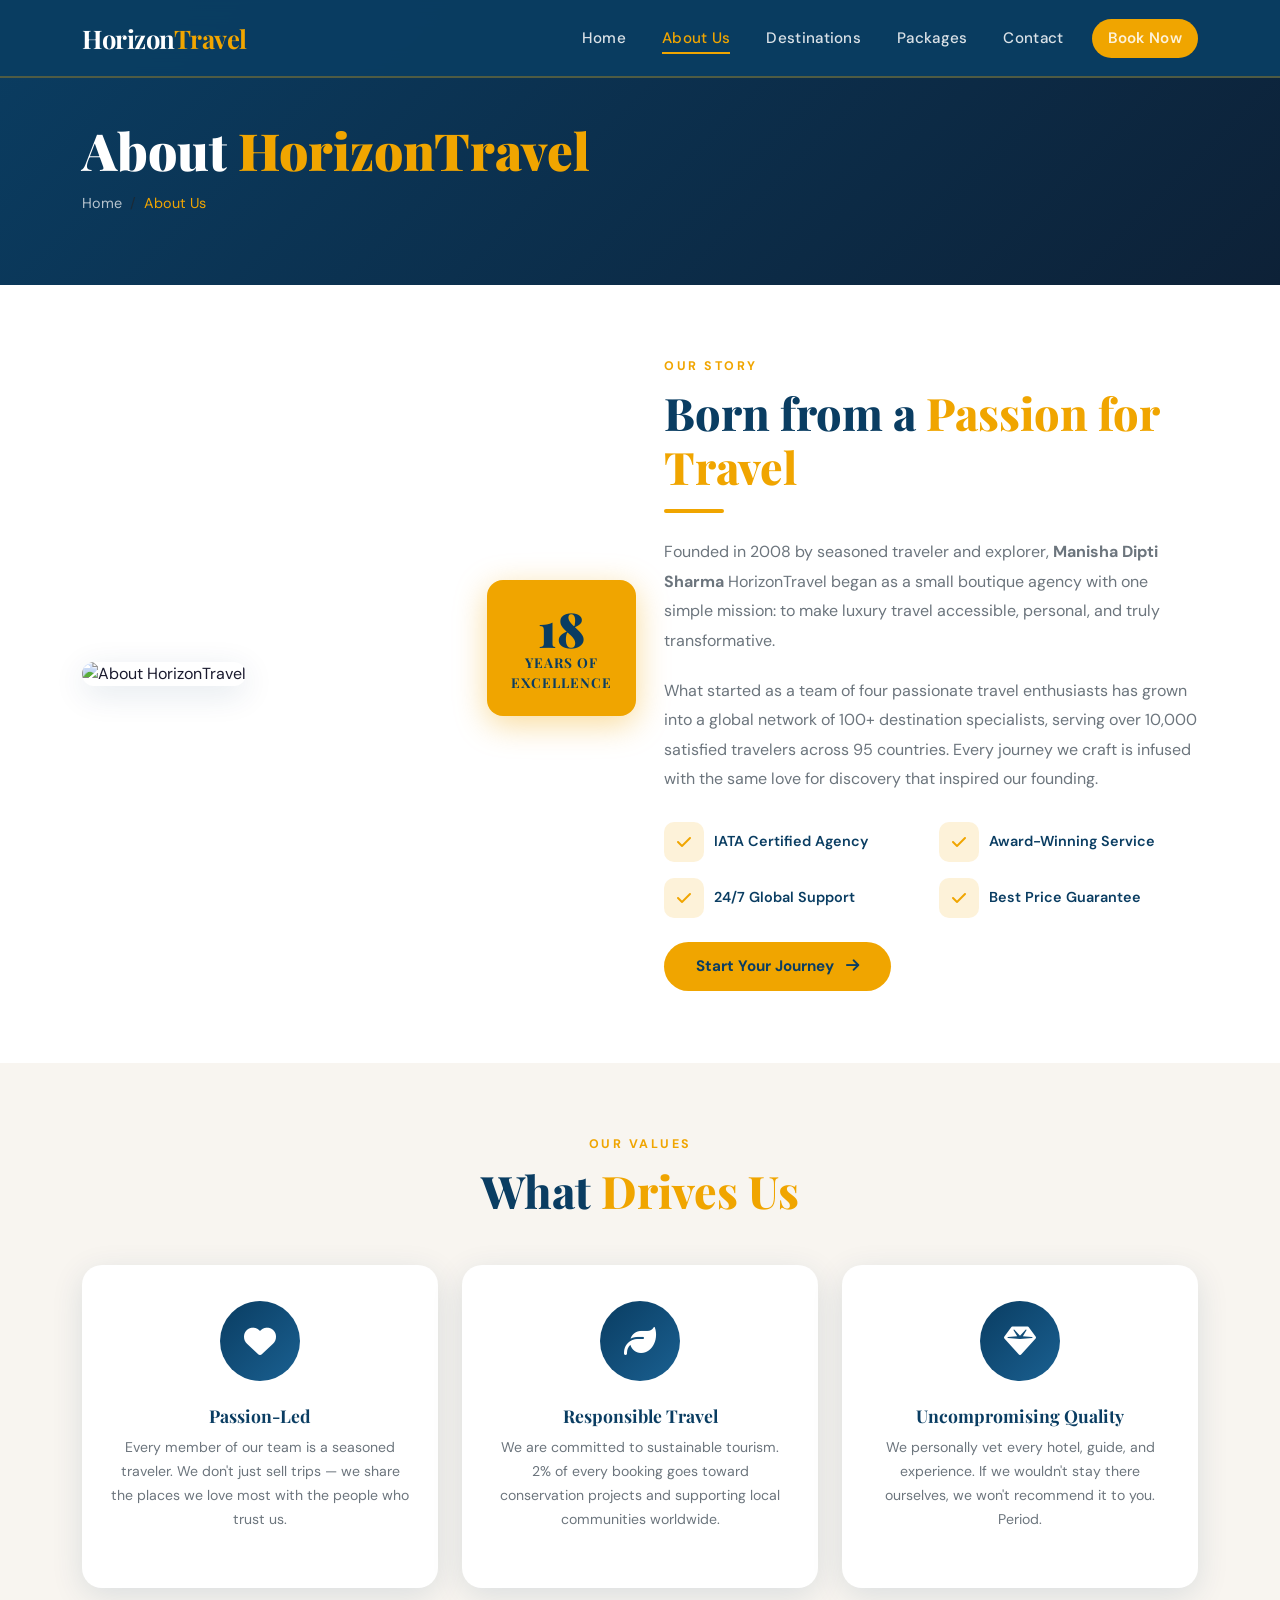
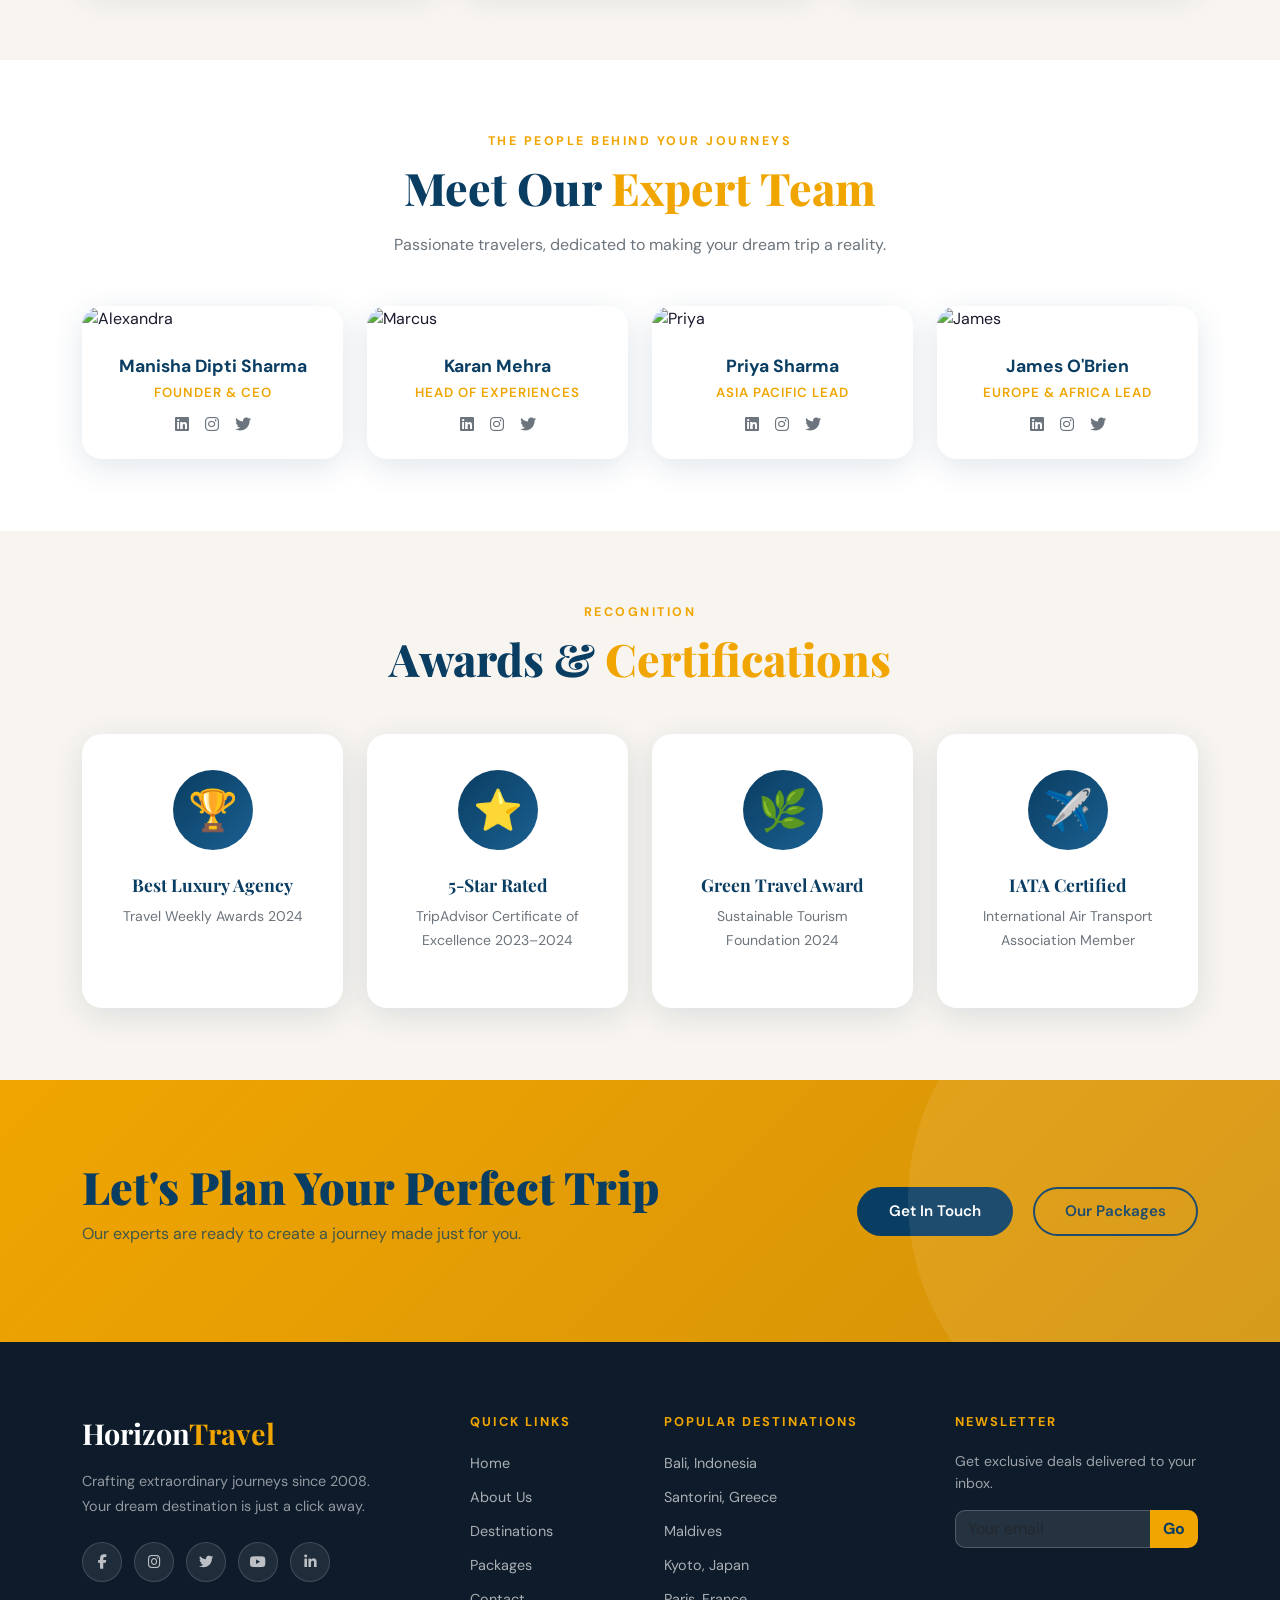
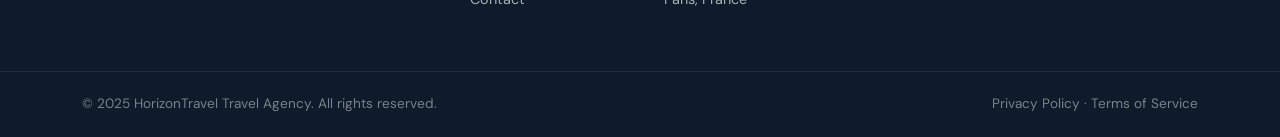
==== about.html @ 7502cfd0 "Add files via upload" ====
<!DOCTYPE html>
<html lang="en">
<head>
  <meta charset="UTF-8" />
  <meta name="viewport" content="width=device-width, initial-scale=1.0" />
  <title>About Us – HorizonTravel</title>
  <link rel="stylesheet" href="https://cdn.jsdelivr.net/npm/bootstrap@5.3.3/dist/css/bootstrap.min.css" />
  <link rel="stylesheet" href="https://cdnjs.cloudflare.com/ajax/libs/font-awesome/6.5.0/css/all.min.css" />
  <link rel="stylesheet" href="style.css" />
</head>
<body>

<!-- NAVBAR -->
<nav class="navbar navbar-expand-lg fixed-top">
  <div class="container">
    <a class="navbar-brand" href="index.html">Horizon<span>Travel</span></a>
    <button class="navbar-toggler border-0" type="button" data-bs-toggle="collapse" data-bs-target="#navMenu">
      <span style="color:#fff;font-size:1.4rem;"><i class="fas fa-bars"></i></span>
    </button>
    <div class="collapse navbar-collapse" id="navMenu">
      <ul class="navbar-nav ms-auto align-items-lg-center gap-lg-1">
        <li class="nav-item"><a class="nav-link" href="index.html">Home</a></li>
        <li class="nav-item"><a class="nav-link active" href="about.html">About Us</a></li>
        <li class="nav-item"><a class="nav-link" href="destinations.html">Destinations</a></li>
        <li class="nav-item"><a class="nav-link" href="packages.html">Packages</a></li>
        <li class="nav-item"><a class="nav-link" href="contact.html">Contact</a></li>
        <li class="nav-item ms-lg-2"><a class="nav-link btn-book-nav" href="packages.html">Book Now</a></li>
      </ul>
    </div>
  </div>
</nav>

<!-- PAGE HERO -->
<section class="page-hero">
  <div class="container page-hero-content">
    <h1 class="page-hero-title">About <span style="color:var(--secondary);">HorizonTravel</span></h1>
    <nav aria-label="breadcrumb">
      <ol class="breadcrumb mb-0">
        <li class="breadcrumb-item"><a href="index.html">Home</a></li>
        <li class="breadcrumb-item active">About Us</li>
      </ol>
    </nav>
  </div>
</section>

<!-- OUR STORY -->
<section class="py-5">
  <div class="container py-4">
    <div class="row g-5 align-items-center">
      <div class="col-lg-6 animate-on-scroll">
        <div style="position:relative;">
          <img src="https://images.unsplash.com/photo-1488085061387-422e29b40080?w=700&h=500&fit=crop" alt="About HorizonTravel" class="img-fluid" style="border-radius:24px;box-shadow:var(--card-shadow);">
          <div style="position:absolute;bottom:-30px;right:-20px;background:var(--secondary);border-radius:16px;padding:24px;color:var(--primary);font-family:'Playfair Display',serif;font-weight:900;text-align:center;box-shadow:0 8px 32px rgba(240,165,0,0.4);">
            <div style="font-size:3rem;line-height:1;">18</div>
            <div style="font-size:0.85rem;font-weight:700;letter-spacing:1px;">YEARS OF<br>EXCELLENCE</div>
          </div>
        </div>
      </div>
      <div class="col-lg-6 animate-on-scroll">
        <span class="section-label">Our Story</span>
        <h2 class="section-title">Born from a <span>Passion for Travel</span></h2>
        <div class="section-divider"></div>
        <p style="color:var(--text-muted);line-height:1.85;margin-bottom:20px;">Founded in 2008 by seasoned traveler and explorer, <strong> Manisha Dipti Sharma</strong> HorizonTravel began as a small boutique agency with one simple mission: to make luxury travel accessible, personal, and truly transformative.</p>
        <p style="color:var(--text-muted);line-height:1.85;margin-bottom:28px;">What started as a team of four passionate travel enthusiasts has grown into a global network of 100+ destination specialists, serving over 10,000 satisfied travelers across 95 countries. Every journey we craft is infused with the same love for discovery that inspired our founding.</p>
        <div class="row g-3 mb-4">
          <div class="col-6">
            <div style="display:flex;align-items:center;gap:10px;">
              <div style="width:40px;height:40px;background:rgba(240,165,0,0.15);border-radius:10px;display:flex;align-items:center;justify-content:center;color:var(--secondary);font-size:1rem;flex-shrink:0;"><i class="fas fa-check"></i></div>
              <span style="font-size:0.9rem;font-weight:600;color:var(--primary);">IATA Certified Agency</span>
            </div>
          </div>
          <div class="col-6">
            <div style="display:flex;align-items:center;gap:10px;">
              <div style="width:40px;height:40px;background:rgba(240,165,0,0.15);border-radius:10px;display:flex;align-items:center;justify-content:center;color:var(--secondary);font-size:1rem;flex-shrink:0;"><i class="fas fa-check"></i></div>
              <span style="font-size:0.9rem;font-weight:600;color:var(--primary);">Award-Winning Service</span>
            </div>
          </div>
          <div class="col-6">
            <div style="display:flex;align-items:center;gap:10px;">
              <div style="width:40px;height:40px;background:rgba(240,165,0,0.15);border-radius:10px;display:flex;align-items:center;justify-content:center;color:var(--secondary);font-size:1rem;flex-shrink:0;"><i class="fas fa-check"></i></div>
              <span style="font-size:0.9rem;font-weight:600;color:var(--primary);">24/7 Global Support</span>
            </div>
          </div>
          <div class="col-6">
            <div style="display:flex;align-items:center;gap:10px;">
              <div style="width:40px;height:40px;background:rgba(240,165,0,0.15);border-radius:10px;display:flex;align-items:center;justify-content:center;color:var(--secondary);font-size:1rem;flex-shrink:0;"><i class="fas fa-check"></i></div>
              <span style="font-size:0.9rem;font-weight:600;color:var(--primary);">Best Price Guarantee</span>
            </div>
          </div>
        </div>
        <a href="contact.html" class="btn-secondary-custom">Start Your Journey <i class="fas fa-arrow-right ms-2"></i></a>
      </div>
    </div>
  </div>
</section>

<!-- MISSION & VALUES -->
<section class="py-5" style="background:var(--light-bg);">
  <div class="container py-4">
    <div class="text-center mb-5 animate-on-scroll">
      <span class="section-label">Our Values</span>
      <h2 class="section-title">What <span>Drives Us</span></h2>
    </div>
    <div class="row g-4">
      <div class="col-md-4 animate-on-scroll">
        <div class="why-card h-100">
          <div class="why-icon"><i class="fas fa-heart"></i></div>
          <h5 class="why-title">Passion-Led</h5>
          <p class="why-text">Every member of our team is a seasoned traveler. We don't just sell trips — we share the places we love most with the people who trust us.</p>
        </div>
      </div>
      <div class="col-md-4 animate-on-scroll">
        <div class="why-card h-100">
          <div class="why-icon"><i class="fas fa-leaf"></i></div>
          <h5 class="why-title">Responsible Travel</h5>
          <p class="why-text">We are committed to sustainable tourism. 2% of every booking goes toward conservation projects and supporting local communities worldwide.</p>
        </div>
      </div>
      <div class="col-md-4 animate-on-scroll">
        <div class="why-card h-100">
          <div class="why-icon"><i class="fas fa-gem"></i></div>
          <h5 class="why-title">Uncompromising Quality</h5>
          <p class="why-text">We personally vet every hotel, guide, and experience. If we wouldn't stay there ourselves, we won't recommend it to you. Period.</p>
        </div>
      </div>
    </div>
  </div>
</section>

<!-- TEAM -->
<section class="py-5">
  <div class="container py-4">
    <div class="text-center mb-5 animate-on-scroll">
      <span class="section-label">The People Behind Your Journeys</span>
      <h2 class="section-title">Meet Our <span>Expert Team</span></h2>
      <p class="section-subtitle mx-auto">Passionate travelers, dedicated to making your dream trip a reality.</p>
    </div>
    <div class="row g-4">
      <div class="col-sm-6 col-lg-3 animate-on-scroll">
        <div class="team-card">
          <img class="team-img" src="https://images.unsplash.com/photo-1580489944761-15a19d654956?w=400&h=400&fit=crop" alt="Alexandra">
          <div class="team-body">
            <div class="team-name">Manisha Dipti Sharma</div>
            <div class="team-role">Founder & CEO</div>
            <div class="team-social">
              <a href="#"><i class="fab fa-linkedin"></i></a>
              <a href="#"><i class="fab fa-instagram"></i></a>
              <a href="#"><i class="fab fa-twitter"></i></a>
            </div>
          </div>
        </div>
      </div>
      <div class="col-sm-6 col-lg-3 animate-on-scroll">
        <div class="team-card">
          <img class="team-img" src="https://images.unsplash.com/photo-1507003211169-0a1dd7228f2d?w=400&h=400&fit=crop" alt="Marcus">
          <div class="team-body">
            <div class="team-name">Karan Mehra</div>
            <div class="team-role">Head of Experiences</div>
            <div class="team-social">
              <a href="#"><i class="fab fa-linkedin"></i></a>
              <a href="#"><i class="fab fa-instagram"></i></a>
              <a href="#"><i class="fab fa-twitter"></i></a>
            </div>
          </div>
        </div>
      </div>
      <div class="col-sm-6 col-lg-3 animate-on-scroll">
        <div class="team-card">
          <img class="team-img" src="https://images.unsplash.com/photo-1534528741775-53994a69daeb?w=400&h=400&fit=crop" alt="Priya">
          <div class="team-body">
            <div class="team-name">Priya Sharma</div>
            <div class="team-role">Asia Pacific Lead</div>
            <div class="team-social">
              <a href="#"><i class="fab fa-linkedin"></i></a>
              <a href="#"><i class="fab fa-instagram"></i></a>
              <a href="#"><i class="fab fa-twitter"></i></a>
            </div>
          </div>
        </div>
      </div>
      <div class="col-sm-6 col-lg-3 animate-on-scroll">
        <div class="team-card">
          <img class="team-img" src="https://images.unsplash.com/photo-1560250097-0b93528c311a?w=400&h=400&fit=crop" alt="James">
          <div class="team-body">
            <div class="team-name">James O'Brien</div>
            <div class="team-role">Europe & Africa Lead</div>
            <div class="team-social">
              <a href="#"><i class="fab fa-linkedin"></i></a>
              <a href="#"><i class="fab fa-instagram"></i></a>
              <a href="#"><i class="fab fa-twitter"></i></a>
            </div>
          </div>
        </div>
      </div>
    </div>
  </div>
</section>

<!-- AWARDS -->
<section class="py-5" style="background:var(--light-bg);">
  <div class="container py-4">
    <div class="text-center mb-5 animate-on-scroll">
      <span class="section-label">Recognition</span>
      <h2 class="section-title">Awards & <span>Certifications</span></h2>
    </div>
    <div class="row g-4 justify-content-center text-center">
      <div class="col-6 col-md-3 animate-on-scroll">
        <div class="why-card h-100">
          <div class="why-icon" style="font-size:2.5rem;">🏆</div>
          <h5 class="why-title">Best Luxury Agency</h5>
          <p class="why-text">Travel Weekly Awards 2024</p>
        </div>
      </div>
      <div class="col-6 col-md-3 animate-on-scroll">
        <div class="why-card h-100">
          <div class="why-icon" style="font-size:2.5rem;">⭐</div>
          <h5 class="why-title">5-Star Rated</h5>
          <p class="why-text">TripAdvisor Certificate of Excellence 2023–2024</p>
        </div>
      </div>
      <div class="col-6 col-md-3 animate-on-scroll">
        <div class="why-card h-100">
          <div class="why-icon" style="font-size:2.5rem;">🌿</div>
          <h5 class="why-title">Green Travel Award</h5>
          <p class="why-text">Sustainable Tourism Foundation 2024</p>
        </div>
      </div>
      <div class="col-6 col-md-3 animate-on-scroll">
        <div class="why-card h-100">
          <div class="why-icon" style="font-size:2.5rem;">✈️</div>
          <h5 class="why-title">IATA Certified</h5>
          <p class="why-text">International Air Transport Association Member</p>
        </div>
      </div>
    </div>
  </div>
</section>

<!-- CTA -->
<section class="cta-section">
  <div class="container">
    <div class="row align-items-center">
      <div class="col-lg-8">
        <h2 class="cta-title">Let's Plan Your Perfect Trip</h2>
        <p class="cta-subtitle mt-2">Our experts are ready to create a journey made just for you.</p>
      </div>
      <div class="col-lg-4 text-lg-end mt-4 mt-lg-0">
        <a href="contact.html" class="btn-primary-custom me-3">Get In Touch</a>
        <a href="packages.html" class="btn-outline-custom">Our Packages</a>
      </div>
    </div>
  </div>
</section>

<!-- FOOTER -->
<footer>
  <div class="container">
    <div class="row g-5">
      <div class="col-lg-4">
        <div class="footer-brand">Horizon<span>Travel</span></div>
        <p class="footer-tagline">Crafting extraordinary journeys since 2008. Your dream destination is just a click away.</p>
        <div class="footer-social">
          <a href="#"><i class="fab fa-facebook-f"></i></a>
          <a href="#"><i class="fab fa-instagram"></i></a>
          <a href="#"><i class="fab fa-twitter"></i></a>
          <a href="#"><i class="fab fa-youtube"></i></a>
          <a href="#"><i class="fab fa-linkedin-in"></i></a>
        </div>
      </div>
      <div class="col-sm-6 col-lg-2">
        <div class="footer-heading">Quick Links</div>
        <ul class="footer-links">
          <li><a href="index.html">Home</a></li>
          <li><a href="about.html">About Us</a></li>
          <li><a href="destinations.html">Destinations</a></li>
          <li><a href="packages.html">Packages</a></li>
          <li><a href="contact.html">Contact</a></li>
        </ul>
      </div>
      <div class="col-sm-6 col-lg-3">
        <div class="footer-heading">Popular Destinations</div>
        <ul class="footer-links">
          <li><a href="destinations.html">Bali, Indonesia</a></li>
          <li><a href="destinations.html">Santorini, Greece</a></li>
          <li><a href="destinations.html">Maldives</a></li>
          <li><a href="destinations.html">Kyoto, Japan</a></li>
          <li><a href="destinations.html">Paris, France</a></li>
        </ul>
      </div>
      <div class="col-lg-3">
        <div class="footer-heading">Newsletter</div>
        <p style="font-size:0.88rem;color:rgba(255,255,255,0.6);margin-bottom:16px;">Get exclusive deals delivered to your inbox.</p>
        <div class="input-group">
          <input type="email" class="form-control" placeholder="Your email" style="border-radius:10px 0 0 10px;background:rgba(255,255,255,0.1);border:1px solid rgba(255,255,255,0.2);color:#fff;">
          <button class="btn" style="background:var(--secondary);color:var(--primary);font-weight:700;border-radius:0 10px 10px 0;">Go</button>
        </div>
      </div>
    </div>
  </div>
  <div class="footer-bottom">
    <div class="container d-flex flex-wrap justify-content-between">
      <p class="footer-bottom-text mb-0">© 2025 HorizonTravel Travel Agency. All rights reserved.</p>
      <p class="footer-bottom-text mb-0">Privacy Policy · Terms of Service</p>
    </div>
  </div>
</footer>

<button id="backToTop" style="display:none;position:fixed;bottom:28px;right:28px;width:46px;height:46px;background:var(--primary);color:#fff;border:none;border-radius:50%;cursor:pointer;z-index:999;align-items:center;justify-content:center;font-size:1.1rem;box-shadow:0 4px 16px rgba(0,0,0,0.2);">
  <i class="fas fa-arrow-up"></i>
</button>
<script src="https://cdn.jsdelivr.net/npm/bootstrap@5.3.3/dist/js/bootstrap.bundle.min.js"></script>
<script src="main.js"></script>
</body>
</html>
---- style.css ----
@import url('https://fonts.googleapis.com/css2?family=Playfair+Display:wght@400;600;700;900&family=DM+Sans:wght@300;400;500;600&display=swap');

:root {
  --primary: #0a3d62;
  --secondary: #f0a500;
  --accent: #e74c3c;
  --light-bg: #f8f5f0;
  --dark-bg: #0d1b2a;
  --text-dark: #1a1a2e;
  --text-muted: #6c757d;
  --white: #ffffff;
  --card-shadow: 0 8px 32px rgba(10,61,98,0.12);
  --transition: all 0.35s cubic-bezier(0.4,0,0.2,1);
}

* { box-sizing: border-box; }

body {
  font-family: 'DM Sans', sans-serif;
  color: var(--text-dark);
  background: var(--white);
  overflow-x: hidden;
}

h1,h2,h3,h4,h5 { font-family: 'Playfair Display', serif; }

/* ── NAVBAR ── */
.navbar {
  background: rgba(10,61,98,0.97) !important;
  backdrop-filter: blur(12px);
  padding: 14px 0;
  transition: var(--transition);
  border-bottom: 2px solid rgba(240,165,0,0.3);
}
.navbar-brand {
  font-family: 'Playfair Display', serif;
  font-size: 1.6rem;
  font-weight: 700;
  color: var(--white) !important;
  letter-spacing: -0.5px;
}
.navbar-brand span { color: var(--secondary); }
.navbar-nav .nav-link {
  color: rgba(255,255,255,0.85) !important;
  font-weight: 500;
  font-size: 0.95rem;
  letter-spacing: 0.3px;
  padding: 8px 16px !important;
  position: relative;
  transition: var(--transition);
}
.navbar-nav .nav-link::after {
  content:''; position:absolute; bottom:4px; left:16px; right:16px;
  height:2px; background:var(--secondary); transform:scaleX(0);
  transition:var(--transition);
}
.navbar-nav .nav-link:hover { color:var(--secondary) !important; }
.navbar-nav .nav-link:hover::after,
.navbar-nav .nav-link.active::after { transform:scaleX(1); }
.navbar-nav .nav-link.active { color:var(--secondary) !important; }
.btn-book-nav {
  background: var(--secondary);
  color: var(--primary) !important;
  border-radius: 50px;
  font-weight: 600 !important;
  padding: 8px 22px !important;
  transition: var(--transition);
}
.btn-book-nav:hover { background: #d4920a; transform: translateY(-1px); }

/* ── HERO ── */
.hero-section {
  min-height: 100vh;
  background: linear-gradient(135deg, #0a3d62 0%, #1a6091 50%, #0d2137 100%);
  position: relative;
  display: flex;
  align-items: center;
  overflow: hidden;
}
.hero-section::before {
  content:'';
  position:absolute; inset:0;
  background: url('https://images.unsplash.com/photo-1506905925346-21bda4d32df4?w=1800') center/cover;
  opacity: 0.25;
}
.hero-section::after {
  content:'';
  position:absolute; inset:0;
  background: linear-gradient(to right, rgba(10,61,98,0.85) 40%, rgba(10,61,98,0.3) 100%);
}
.hero-content { position:relative; z-index:2; }
.hero-badge {
  display:inline-block;
  background: rgba(240,165,0,0.2);
  border: 1px solid var(--secondary);
  color: var(--secondary);
  padding: 6px 18px;
  border-radius: 50px;
  font-size: 0.82rem;
  font-weight: 600;
  letter-spacing: 1.5px;
  text-transform: uppercase;
  margin-bottom: 18px;
}
.hero-title {
  font-size: clamp(2.8rem, 6vw, 5.5rem);
  font-weight: 900;
  color: var(--white);
  line-height: 1.05;
  margin-bottom: 24px;
}
.hero-title span { color: var(--secondary); }
.hero-subtitle {
  color: rgba(255,255,255,0.78);
  font-size: 1.15rem;
  line-height: 1.75;
  max-width: 520px;
  margin-bottom: 36px;
}
.hero-search-box {
  background: var(--white);
  border-radius: 16px;
  padding: 20px 24px;
  box-shadow: 0 20px 60px rgba(0,0,0,0.3);
  max-width: 580px;
}
.hero-search-box .form-label {
  font-size: 0.75rem;
  font-weight: 600;
  text-transform: uppercase;
  letter-spacing: 1px;
  color: var(--text-muted);
  margin-bottom: 4px;
}
.hero-search-box .form-control, .hero-search-box .form-select {
  border: 1.5px solid #e8e8e8;
  border-radius: 10px;
  font-size: 0.93rem;
  padding: 10px 14px;
  transition: var(--transition);
}
.hero-search-box .form-control:focus, .hero-search-box .form-select:focus {
  border-color: var(--primary);
  box-shadow: 0 0 0 3px rgba(10,61,98,0.1);
}
.hero-stats { display:flex; gap:32px; margin-top:36px; }
.hero-stat-num { font-family:'Playfair Display',serif; font-size:2rem; font-weight:700; color:var(--white); line-height:1; }
.hero-stat-label { font-size:0.8rem; color:rgba(255,255,255,0.65); margin-top:2px; }

/* ── SECTION HEADERS ── */
.section-label {
  font-size: 0.78rem;
  font-weight: 700;
  letter-spacing: 2.5px;
  text-transform: uppercase;
  color: var(--secondary);
  margin-bottom: 10px;
  display: block;
}
.section-title {
  font-size: clamp(1.9rem, 3.5vw, 2.8rem);
  font-weight: 800;
  color: var(--primary);
  line-height: 1.2;
  margin-bottom: 16px;
}
.section-title span { color: var(--secondary); }
.section-subtitle {
  color: var(--text-muted);
  font-size: 1rem;
  max-width: 540px;
  line-height: 1.7;
}

/* ── BUTTONS ── */
.btn-primary-custom {
  background: var(--primary);
  color: var(--white);
  border: none;
  border-radius: 50px;
  padding: 13px 32px;
  font-weight: 600;
  font-size: 0.95rem;
  transition: var(--transition);
  text-decoration: none;
  display: inline-block;
}
.btn-primary-custom:hover { background:#0d4f80; transform:translateY(-2px); box-shadow:0 8px 24px rgba(10,61,98,0.35); color:var(--white); }

.btn-secondary-custom {
  background: var(--secondary);
  color: var(--primary);
  border: none;
  border-radius: 50px;
  padding: 13px 32px;
  font-weight: 700;
  font-size: 0.95rem;
  transition: var(--transition);
  text-decoration: none;
  display: inline-block;
}
.btn-secondary-custom:hover { background:#d4920a; transform:translateY(-2px); box-shadow:0 8px 24px rgba(240,165,0,0.4); color:var(--primary); }

.btn-outline-custom {
  background: transparent;
  color: var(--primary);
  border: 2px solid var(--primary);
  border-radius: 50px;
  padding: 11px 30px;
  font-weight: 600;
  font-size: 0.95rem;
  transition: var(--transition);
  text-decoration: none;
  display: inline-block;
}
.btn-outline-custom:hover { background:var(--primary); color:var(--white); transform:translateY(-2px); }

/* ── DESTINATION CARDS ── */
.dest-card {
  border-radius: 20px;
  overflow: hidden;
  box-shadow: var(--card-shadow);
  transition: var(--transition);
  cursor: pointer;
  background: var(--white);
  border: none;
  height: 100%;
}
.dest-card:hover { transform: translateY(-10px); box-shadow: 0 24px 56px rgba(10,61,98,0.2); }
.dest-card-img {
  height: 230px;
  object-fit: cover;
  width: 100%;
  transition: var(--transition);
}
.dest-card:hover .dest-card-img { transform: scale(1.05); }
.dest-card-img-wrap { overflow: hidden; }
.dest-card-body { padding: 22px; }
.dest-card-country {
  font-size: 0.75rem;
  font-weight: 700;
  letter-spacing: 1.5px;
  text-transform: uppercase;
  color: var(--secondary);
  margin-bottom: 6px;
}
.dest-card-title { font-size: 1.22rem; font-weight: 700; color: var(--primary); margin-bottom: 8px; }
.dest-card-info { font-size: 0.88rem; color: var(--text-muted); margin-bottom: 14px; line-height: 1.6; }
.dest-card-footer { display:flex; align-items:center; justify-content:space-between; }
.dest-price { font-family:"Gill Sans Extrabold", sans-serif; font-size:1.3rem; font-weight:700; color:var(--primary); }
.dest-price span { font-family:"Gill Sans Extrabold", sans-serif; font-size:0.8rem; font-weight:400; color:var(--text-muted); }
.dest-rating { display:flex; align-items:center; gap:4px; font-size:0.85rem; font-weight:600; color:#f0a500; }

/* ── PACKAGE CARDS ── */
.pkg-card {
  border-radius: 20px;
  overflow: hidden;
  box-shadow: var(--card-shadow);
  transition: var(--transition);
  background: var(--white);
  border: 2px solid transparent;
  height: 100%;
}
.pkg-card:hover { transform:translateY(-8px); border-color:var(--secondary); }
.pkg-card.featured { border-color:var(--secondary); }
.pkg-badge { position:absolute; top:18px; right:18px; background:var(--secondary); color:var(--primary); font-size:0.75rem; font-weight:700; padding:5px 14px; border-radius:50px; letter-spacing:0.5px; }
.pkg-card-img { height:210px; object-fit:cover; width:100%; }
.pkg-card-body { padding:24px; }
.pkg-card-title { font-size:1.15rem; font-weight:700; color:var(--primary); margin-bottom:10px; }
.pkg-feature { font-size:0.87rem; color:var(--text-muted); display:flex; align-items:center; gap:8px; margin-bottom:6px; }
.pkg-feature i { color:var(--secondary); width:14px; }
.pkg-footer { padding:18px 24px; background:#f8f9fa; display:flex; align-items:center; justify-content:space-between; border-top:1px solid #eee; }
.pkg-price-label { font-size:0.75rem; color:var(--text-muted); font-weight:500; }
.pkg-price { font-family:"Gill Sans Extrabold", sans-serif; font-size:1.5rem; font-weight:700; color:var(--primary); line-height:1; }
.pkg-price span { font-size:0.8rem; font-family:'DM Sans',sans-serif; color:var(--text-muted); }
.pkg-old-price { text-decoration:line-through; color:#aaa; font-size:0.9rem; }

/* ── TESTIMONIALS ── */
.testimonial-section { background: linear-gradient(135deg, #0a3d62 0%, #1a6091 100%); }
.testi-card {
  background: rgba(255,255,255,0.1);
  backdrop-filter: blur(10px);
  border: 1px solid rgba(255,255,255,0.2);
  border-radius: 20px;
  padding: 32px;
  height: 100%;
  transition: var(--transition);
}
.testi-card:hover { background: rgba(255,255,255,0.18); transform:translateY(-5px); }
.testi-stars { color: var(--secondary); font-size: 1rem; margin-bottom: 16px; }
.testi-text { color:rgba(255,255,255,0.9); font-size:0.97rem; line-height:1.75; font-style:italic; margin-bottom:24px; }
.testi-author { display:flex; align-items:center; gap:14px; }
.testi-avatar { width:52px; height:52px; border-radius:50%; object-fit:cover; border:3px solid var(--secondary); }
.testi-name { font-weight:700; color:var(--white); font-size:0.95rem; }
.testi-trip { font-size:0.8rem; color:rgba(255,255,255,0.65); }

/* ── WHY US ── */
.why-card {
  background: var(--white);
  border-radius: 20px;
  padding: 36px 28px;
  text-align: center;
  box-shadow: var(--card-shadow);
  transition: var(--transition);
  border-bottom: 4px solid transparent;
  height: 100%;
}
.why-card:hover { transform:translateY(-8px); border-color:var(--secondary); }
.why-icon {
  width: 80px; height: 80px;
  background: linear-gradient(135deg, var(--primary), #1a6091);
  border-radius: 50%;
  display: flex; align-items:center; justify-content:center;
  margin: 0 auto 24px;
  font-size: 2rem; color: var(--white);
  transition: var(--transition);
}
.why-card:hover .why-icon { background: linear-gradient(135deg, var(--secondary), #d4920a); }
.why-title { font-size:1.1rem; font-weight:700; color:var(--primary); margin-bottom:10px; }
.why-text { font-size:0.88rem; color:var(--text-muted); line-height:1.7; }

/* ── GALLERY ── */
.gallery-item { overflow:hidden; border-radius:16px; cursor:pointer; }
.gallery-item img { width:100%; height:100%; object-fit:cover; transition:var(--transition); display:block; }
.gallery-item:hover img { transform:scale(1.08); }
.gallery-grid { display:grid; gap:16px; }

/* ── CONTACT FORM ── */
.contact-form-card {
  background:var(--white);
  border-radius:24px;
  padding:44px;
  box-shadow: 0 20px 60px rgba(10,61,98,0.15);
}
.form-control-custom, .form-select-custom {
  border: 2px solid #e8e8e8;
  border-radius: 12px;
  padding: 13px 18px;
  font-size: 0.93rem;
  transition: var(--transition);
  width: 100%;
  font-family: 'DM Sans', sans-serif;
  outline: none;
  background: #fff;
}
.form-control-custom:focus, .form-select-custom:focus {
  border-color: var(--primary);
  box-shadow: 0 0 0 4px rgba(10,61,98,0.08);
}
.form-control-custom.is-invalid { border-color:var(--accent); }
.form-label-custom { font-size:0.85rem; font-weight:600; color:var(--text-dark); margin-bottom:6px; display:block; }
.contact-info-card { background:linear-gradient(135deg, var(--primary), #1a6091); border-radius:24px; padding:44px; color:var(--white); height:100%; }
.contact-info-item { display:flex; align-items:flex-start; gap:18px; margin-bottom:28px; }
.contact-info-icon { width:50px; height:50px; background:rgba(255,255,255,0.15); border-radius:12px; display:flex; align-items:center; justify-content:center; font-size:1.2rem; flex-shrink:0; }
.contact-info-label { font-size:0.78rem; font-weight:600; letter-spacing:1px; text-transform:uppercase; color:rgba(255,255,255,0.65); margin-bottom:4px; }
.contact-info-value { font-size:0.97rem; color:var(--white); font-weight:500; }

/* ── ABOUT ── */
.about-hero { background:linear-gradient(135deg, #0a3d62 0%, #1a6091 100%); min-height:350px; display:flex; align-items:flex-end; padding-bottom:0; }
.team-card { border-radius:20px; overflow:hidden; box-shadow:var(--card-shadow); transition:var(--transition); background:var(--white); }
.team-card:hover { transform:translateY(-8px); }
.team-img { width:100%; height:280px; object-fit:cover; object-position:top; }
.team-body { padding:22px; text-align:center; }
.team-name { font-size:1.1rem; font-weight:700; color:var(--primary); margin-bottom:4px; }
.team-role { font-size:0.83rem; color:var(--secondary); font-weight:600; text-transform:uppercase; letter-spacing:1px; margin-bottom:10px; }
.team-social a { color:var(--text-muted); margin:0 6px; transition:var(--transition); font-size:1rem; }
.team-social a:hover { color:var(--primary); }

/* ── PAGE HERO (inner pages) ── */
.page-hero {
  background:linear-gradient(135deg, #0a3d62 0%, #0d2137 100%);
  padding:120px 0 70px;
  position:relative;
  overflow:hidden;
}
.page-hero::before { content:''; position:absolute; inset:0; background:url('https://images.unsplash.com/photo-1476514525535-07fb3b4ae5f1?w=1800') center/cover; opacity:0.15; }
.page-hero-content { position:relative; z-index:2; }
.page-hero-title { font-size:clamp(2.2rem,4vw,3.5rem); font-weight:900; color:var(--white); margin-bottom:12px; }
.breadcrumb-item, .breadcrumb-item a { color:rgba(255,255,255,0.7); font-size:0.9rem; text-decoration:none; }
.breadcrumb-item.active { color:var(--secondary); }
.breadcrumb-divider { color:rgba(255,255,255,0.4); }

/* ── FOOTER ── */
footer {
  background: var(--dark-bg);
  padding: 70px 0 0;
  color: rgba(255,255,255,0.75);
}
.footer-brand { font-family:'Playfair Display',serif; font-size:1.8rem; font-weight:700; color:var(--white); margin-bottom:14px; }
.footer-brand span { color:var(--secondary); }
.footer-tagline { font-size:0.9rem; color:rgba(255,255,255,0.55); line-height:1.7; max-width:300px; margin-bottom:24px; }
.footer-social a {
  width:40px; height:40px;
  background:rgba(255,255,255,0.08);
  border:1px solid rgba(255,255,255,0.15);
  border-radius:50%;
  display:inline-flex; align-items:center; justify-content:center;
  color:rgba(255,255,255,0.7);
  font-size:0.9rem;
  margin-right:8px;
  transition:var(--transition);
  text-decoration:none;
}
.footer-social a:hover { background:var(--secondary); border-color:var(--secondary); color:var(--primary); }
.footer-heading { font-family:'DM Sans',sans-serif; font-size:0.8rem; font-weight:700; letter-spacing:2px; text-transform:uppercase; color:var(--secondary); margin-bottom:20px; }
.footer-links { list-style:none; padding:0; margin:0; }
.footer-links li { margin-bottom:10px; }
.footer-links a { color:rgba(255,255,255,0.65); text-decoration:none; font-size:0.9rem; transition:var(--transition); }
.footer-links a:hover { color:var(--secondary); padding-left:6px; }
.footer-bottom { border-top:1px solid rgba(255,255,255,0.08); padding:22px 0; margin-top:50px; }
.footer-bottom-text { font-size:0.85rem; color:rgba(255,255,255,0.45); }

/* ── CTA BANNER ── */
.cta-section { background:linear-gradient(135deg, var(--secondary) 0%, #d4920a 100%); padding:80px 0; position:relative; overflow:hidden; }
.cta-section::before { content:''; position:absolute; top:-50%; right:-10%; width:500px; height:500px; background:rgba(255,255,255,0.08); border-radius:50%; }
.cta-title { font-size:clamp(1.8rem,3.5vw,2.8rem); font-weight:900; color:var(--primary); line-height:1.2; }
.cta-subtitle { color:rgba(10,61,98,0.75); font-size:1rem; }

/* ── FILTER BUTTONS ── */
.filter-btn { background:transparent; border:2px solid #dee2e6; border-radius:50px; padding:9px 22px; font-size:0.88rem; font-weight:600; color:var(--text-muted); cursor:pointer; transition:var(--transition); }
.filter-btn:hover, .filter-btn.active { background:var(--primary); border-color:var(--primary); color:var(--white); }

/* ── MISC ── */
.section-divider { width:60px; height:4px; background:var(--secondary); border-radius:4px; margin:16px 0 24px; }
.tag-pill { display:inline-block; background:#eef2f7; color:var(--primary); font-size:0.78rem; font-weight:600; padding:4px 12px; border-radius:50px; margin:3px; }

/* ── ANIMATIONS ── */
@keyframes fadeInUp { from{opacity:0;transform:translateY(30px)} to{opacity:1;transform:translateY(0)} }
@keyframes float { 0%,100%{transform:translateY(0)} 50%{transform:translateY(-12px)} }
.fade-in-up { animation:fadeInUp 0.7s ease forwards; }
.floating { animation:float 4s ease-in-out infinite; }

/* ── RESPONSIVE ── */
@media(max-width:991px) {
  .hero-stats { gap:20px; }
  .contact-form-card { padding:28px; }
  .contact-info-card { padding:28px; margin-top:24px; }
}
@media(max-width:767px) {
  .hero-stats { flex-wrap:wrap; gap:16px; }
  .hero-search-box { padding:16px; }
  .page-hero { padding:100px 0 50px; }
  .why-card { padding:26px 18px; }
  footer { padding:50px 0 0; }
}
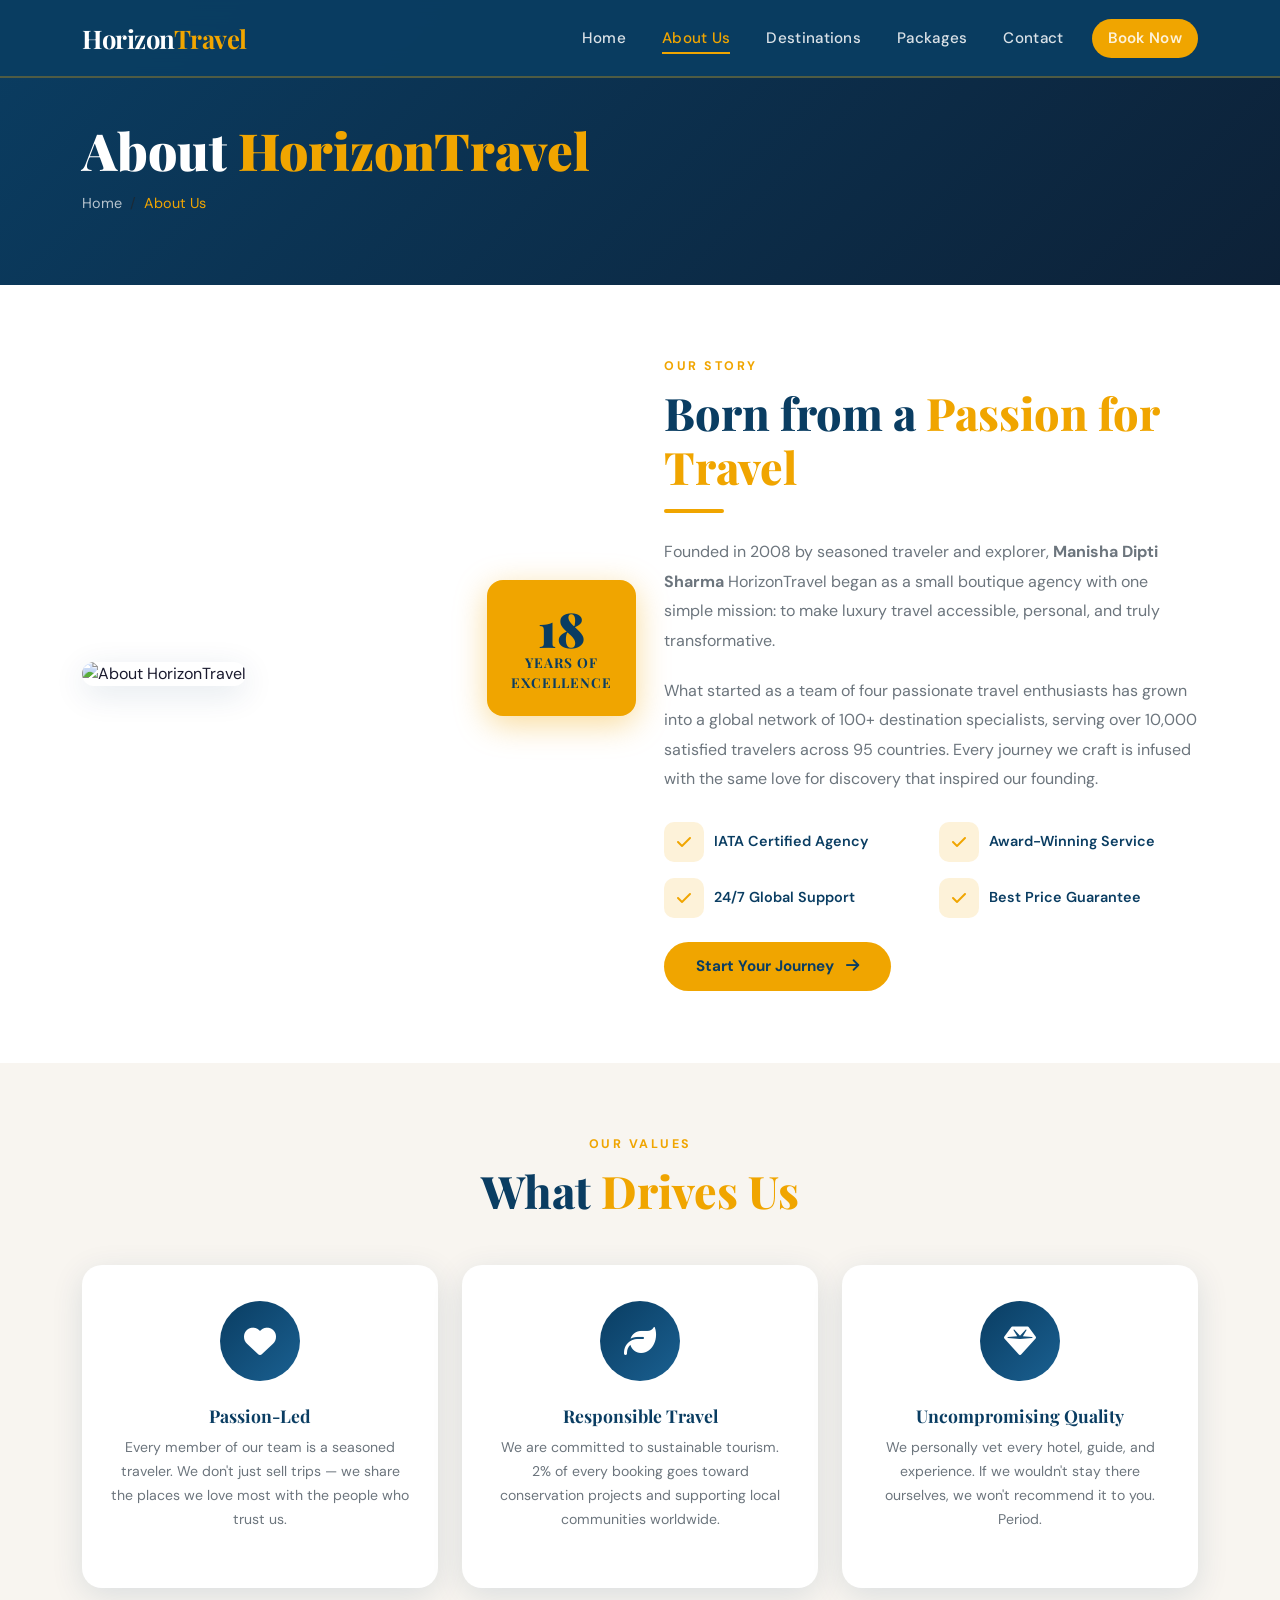
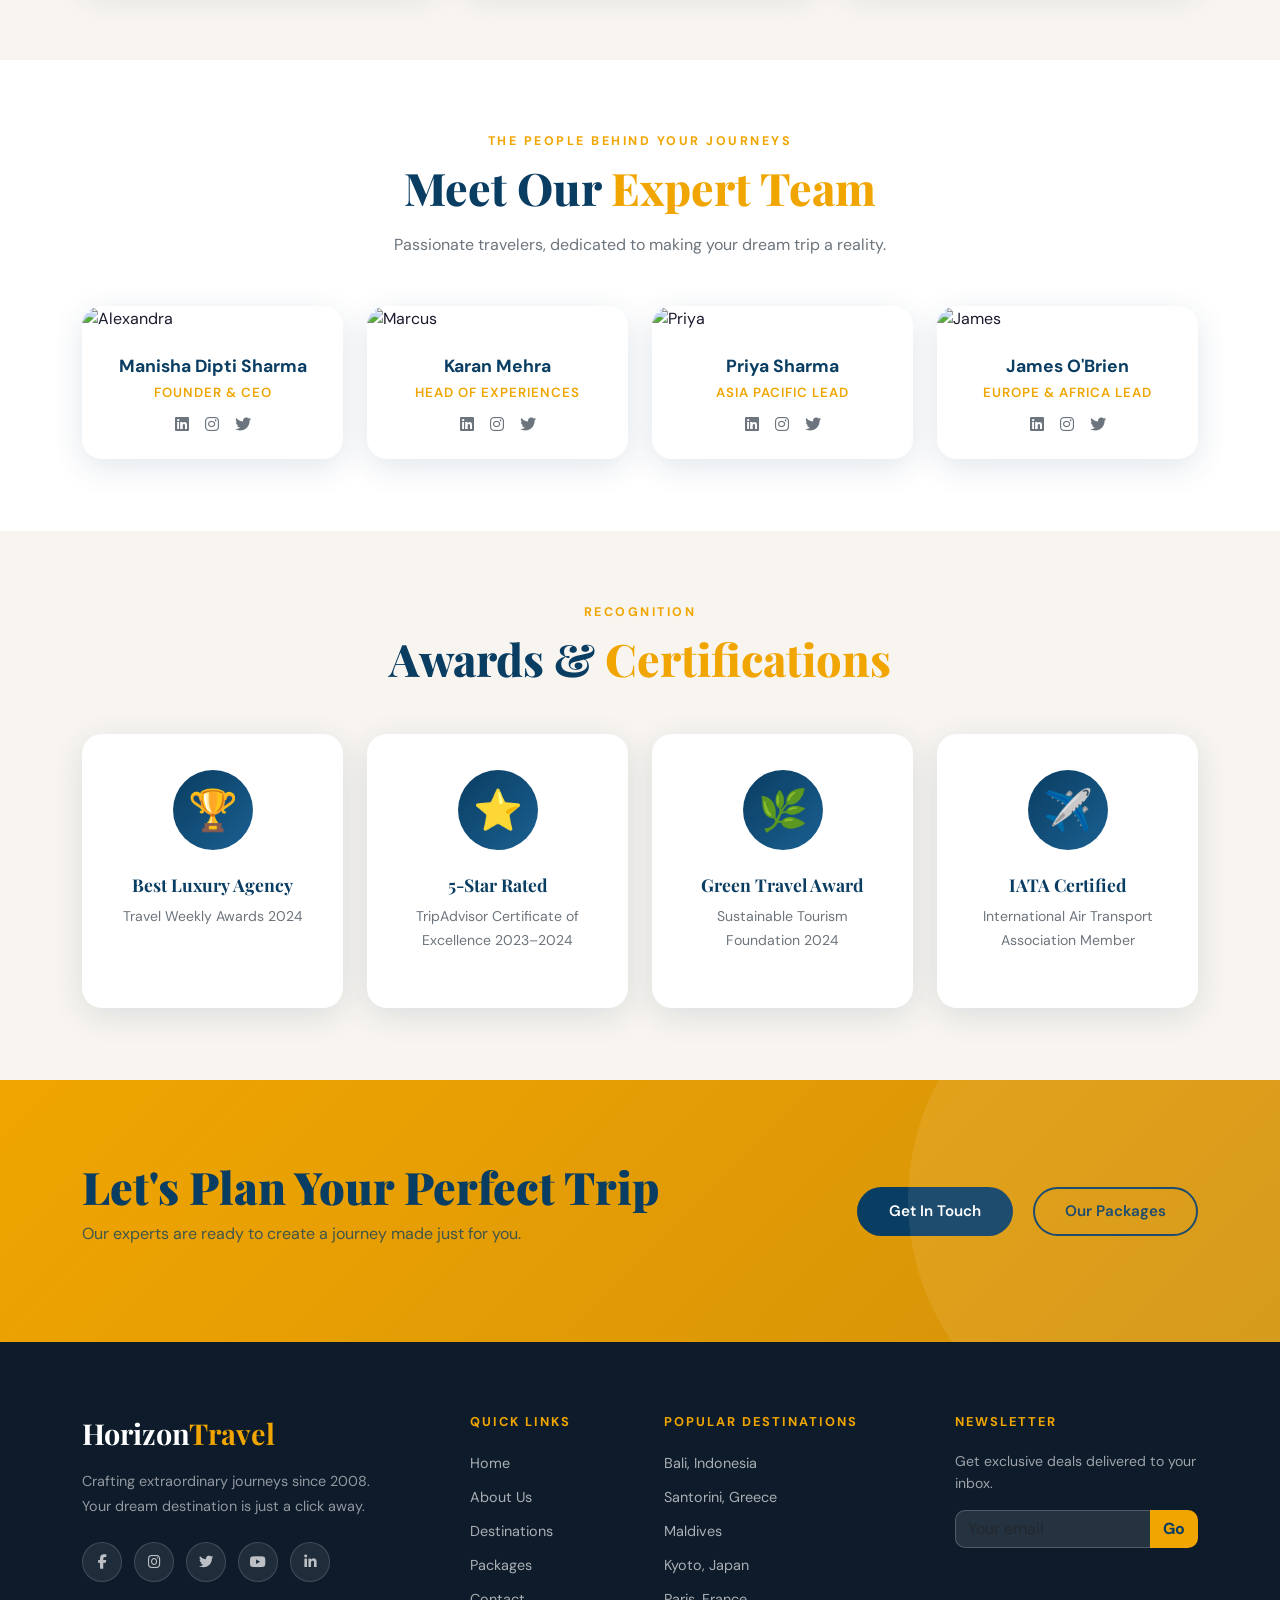
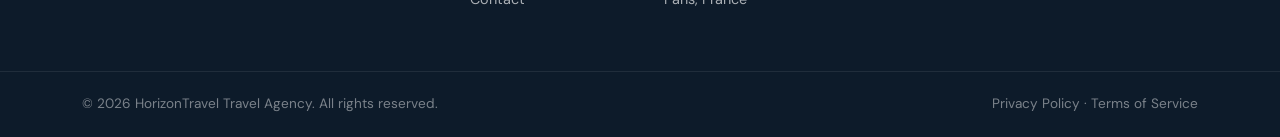
==== commit 5780c0e2: "Update about.html" ====
--- a/about.html
+++ b/about.html
@@ -299,7 +299,7 @@
   </div>
   <div class="footer-bottom">
     <div class="container d-flex flex-wrap justify-content-between">
-      <p class="footer-bottom-text mb-0">© 2025 HorizonTravel Travel Agency. All rights reserved.</p>
+      <p class="footer-bottom-text mb-0">© 2026 HorizonTravel Travel Agency. All rights reserved.</p>
       <p class="footer-bottom-text mb-0">Privacy Policy · Terms of Service</p>
     </div>
   </div>
